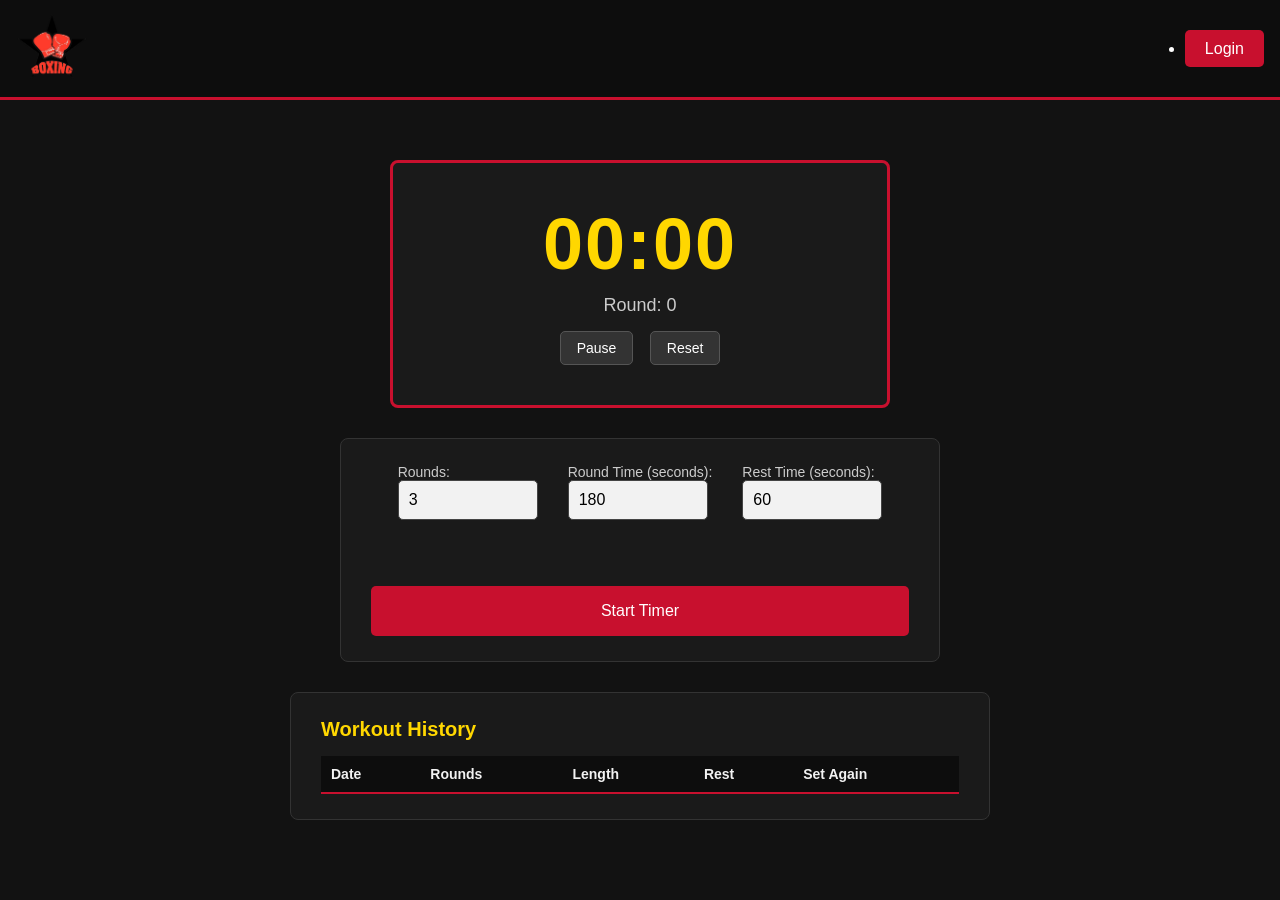
==== index.html @ 0e00bcee "Add files via upload" ====
<!DOCTYPE html>
<html lang="en">
<head>
    <meta charset="UTF-8">
    <meta name="viewport" content="width=device-width, initial-scale=1.0">
    <link rel="stylesheet" href="styles.css">
    <title>Boxing Timer</title>
</head>
<body>
    <!-- Navbar section-->
    <nav class = "navbar">
        <div class = "navbar__container">
            <div class = "logo_container">
                <img href="index.html" src="logo.png" alt="Logo" class = "navbar__logo">
            </div>

            <ul class = "navbar__right">
                <li class = "navbar__btn">
                    <a href="index.html" class = "button"><i class="fa-regular fa-user"></i> Login</a>
                </li>
            </ul>
        </div>
    </nav>

    <!--- Timer -->
    <div class="timer">
        <div class="timer_container">  
            <div id="timerDisplay">00:00</div>
            <div id="roundDisplay">Round: 0</div>
            <button id="pauseResumeBtn">Pause</button>
            <button id="resetBtn">Reset</button>
        </div>
    </div>

    <!-- timer input Section -->
    <div class="input">
        <div class="input__container">
            <form id="timerForm">
                <div class="input__group">
                    <label for="rounds">Rounds:</label>
                    <input type="number" id="rounds" name="rounds" min="1" value="3" required><br><br>
                </div>

                <div class="input__group">
                    <label for="roundTime">Round Time (seconds):</label>
                    <input type="number" id="roundTime" name="roundTime" min="1" value="180" required><br><br>
                </div>

                <div class="input__group">
                    <label for="restTime">Rest Time (seconds):</label>
                    <input type="number" id="restTime" name="restTime" min="1" value="60" required><br><br>
                </div>

                <button type="submit">Start Timer</button>
            </form>
        </div>
    </div>

    <!-- Workout History Section -->
<div class="history">
    <div class="history__container">
        <h2 class="history__title">Workout History</h2>
        <table class="history__table">
            <thead>
                <tr>
                    <th>Date</th>
                    <th>Rounds</th>
                    <th>Length</th>
                    <th>Rest</th>
                    <th>Set Again</th>
                </tr>
            </thead>
            <tbody id="historyBody">
                <!-- rows get inserted here by JS -->
            </tbody>
        </table>
    </div>
</div>

    <script src="script.js"></script>

</body>
</html>
---- styles.css ----
* {
    margin: 0;
    padding: 0;
    box-sizing: border-box;
}

body {
    background-color: #121212;
    font-family: Arial, sans-serif;
    color: #f2f2f2;
}

.navbar {
    background-color: #0d0d0d;
    color: #fff;
    padding: 1rem;
    height: 100px;
    display: flex;
    top: 0;
    width: 100%;
    border-bottom: 3px solid #c8102e;
}

.navbar__container {
    display: flex;
    align-items: center;
    justify-content: space-between;
    width: 100%;
}

.navbar__logo {
    height: 100%;
    max-height: 70px;
    width: auto;
    object-fit: contain;
}

.button {
    background-color: #c8102e;
    color: white;
    padding: 10px 20px;
    border: none;
    cursor: pointer;
    font-size: 16px;
    font-family: Arial, sans-serif;
    border-radius: 5px;
    text-decoration: none;
    transition: background-color 0.2s ease;
}

.button:hover {
    background-color: #e0173a;
}

/* Timer display box */
.timer {
    background-color: #1a1a1a;
    border: 3px solid #c8102e;
    border-radius: 8px;
    padding: 40px;
    margin: 60px auto 20px;
    width: 500px;
    text-align: center;
}

#timerDisplay {
    font-size: 72px;
    font-weight: bold;
    color: #ffd700;
    letter-spacing: 2px;
}

#roundDisplay {
    font-size: 18px;
    color: #ccc;
    margin-top: 10px;
}

#pauseResumeBtn,
#resetBtn {
    background-color: #333;
    color: #fff;
    border: 1px solid #555;
    padding: 8px 16px;
    margin: 15px 6px 0;
    border-radius: 5px;
    cursor: pointer;
    font-size: 14px;
}

#pauseResumeBtn:hover,
#resetBtn:hover {
    background-color: #c8102e;
    border-color: #c8102e;
}

/* Input / settings section */
.input {
    display: flex;
    justify-content: center;
    margin-top: 30px;
}

.input__container {
    background-color: #1a1a1a;
    padding: 25px 30px;
    border-radius: 8px;
    border: 1px solid #333;
    max-width: 600px;
}

.input__container form {
    display: flex;
    justify-content: center;
    gap: 30px;
    align-items: flex-end;
    flex-wrap: wrap;
}

.input__group {
    display: flex;
    flex-direction: column;
}

.input__container label {
    color: #ccc;
    font-size: 14px;
}

.input__container input {
    display: block;
    padding: 10px;
    font-size: 16px;
    border-radius: 5px;
    width: 140px;
    border: 1px solid #444;
    background-color: #f2f2f2;

}

.input__container input:focus {
    outline: none;
    border-color: #ffd700;
    box-shadow: 0 0 0 2px rgba(255, 215, 0, 0.3);
}

.input__container button[type="submit"] {
    background-color: #c8102e;
    color: white;
    padding: 10px 25px;
    border: none;
    cursor: pointer;
    font-size: 16px;
    border-radius: 5px;
    width: 100%;
    height: 50px;
}

.input__container button[type="submit"]:hover {
    background-color: #e0173a;
}

.history {
    display: flex;
    justify-content: center;
    margin: 30px 0 60px;
}

.history__container {
    background-color: #1a1a1a;
    padding: 25px 30px;
    border-radius: 8px;
    border: 1px solid #333;
    max-width: 700px;
    width: 100%;
}

.history__title {
    color: #ffd700;
    margin-bottom: 15px;
    font-size: 20px;
}

.history__table {
    width: 100%;
    border-collapse: collapse;
}

.history__table th {
    background-color: #0d0d0d;
    color: #f2f2f2;
    text-align: left;
    padding: 10px;
    border-bottom: 2px solid #c8102e;
    font-size: 14px;
}

.history__table td {
    padding: 10px;
    border-bottom: 1px solid #333;
    font-size: 14px;
    color: #ccc;
}

.history__table tr:hover td {
    background-color: #242424;
}

.history__table .set-again-btn {
    background-color: #c8102e;
    color: white;
    border: none;
    padding: 6px 14px;
    border-radius: 5px;
    cursor: pointer;
    font-size: 13px;
}

.history__table .set-again-btn:hover {
    background-color: #e0173a;
}
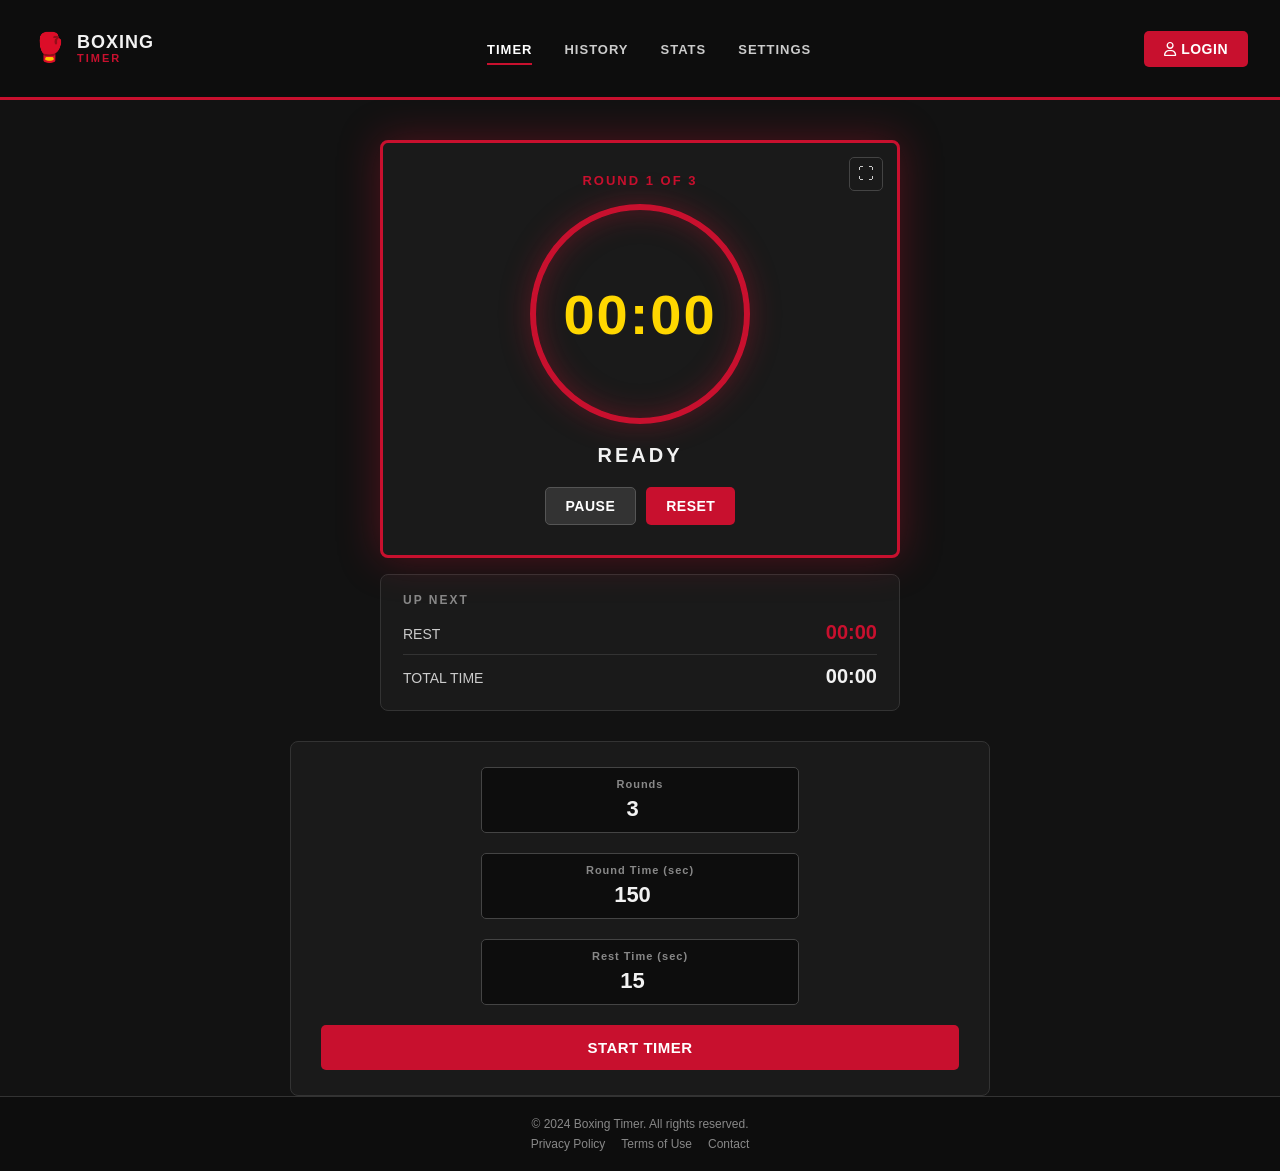
==== commit 1a31c506: "Add files via upload" ====
--- a/index.html
+++ b/index.html
@@ -1,83 +1,103 @@
-<!DOCTYPE html>
-<html lang="en">
-<head>
-    <meta charset="UTF-8">
-    <meta name="viewport" content="width=device-width, initial-scale=1.0">
-    <link rel="stylesheet" href="styles.css">
-    <title>Boxing Timer</title>
-</head>
-<body>
-    <!-- Navbar section-->
-    <nav class = "navbar">
-        <div class = "navbar__container">
-            <div class = "logo_container">
-                <img href="index.html" src="logo.png" alt="Logo" class = "navbar__logo">
-            </div>
-
-            <ul class = "navbar__right">
-                <li class = "navbar__btn">
-                    <a href="index.html" class = "button"><i class="fa-regular fa-user"></i> Login</a>
-                </li>
-            </ul>
-        </div>
-    </nav>
-
-    <!--- Timer -->
-    <div class="timer">
-        <div class="timer_container">  
-            <div id="timerDisplay">00:00</div>
-            <div id="roundDisplay">Round: 0</div>
-            <button id="pauseResumeBtn">Pause</button>
-            <button id="resetBtn">Reset</button>
-        </div>
-    </div>
-
-    <!-- timer input Section -->
-    <div class="input">
-        <div class="input__container">
-            <form id="timerForm">
-                <div class="input__group">
-                    <label for="rounds">Rounds:</label>
-                    <input type="number" id="rounds" name="rounds" min="1" value="3" required><br><br>
-                </div>
-
-                <div class="input__group">
-                    <label for="roundTime">Round Time (seconds):</label>
-                    <input type="number" id="roundTime" name="roundTime" min="1" value="180" required><br><br>
-                </div>
-
-                <div class="input__group">
-                    <label for="restTime">Rest Time (seconds):</label>
-                    <input type="number" id="restTime" name="restTime" min="1" value="60" required><br><br>
-                </div>
-
-                <button type="submit">Start Timer</button>
-            </form>
-        </div>
-    </div>
-
-    <!-- Workout History Section -->
-<div class="history">
-    <div class="history__container">
-        <h2 class="history__title">Workout History</h2>
-        <table class="history__table">
-            <thead>
-                <tr>
-                    <th>Date</th>
-                    <th>Rounds</th>
-                    <th>Length</th>
-                    <th>Rest</th>
-                    <th>Set Again</th>
-                </tr>
-            </thead>
-            <tbody id="historyBody">
-                <!-- rows get inserted here by JS -->
-            </tbody>
-        </table>
-    </div>
-</div>
-
-    <script src="script.js"></script>
-
-</body>
-</html>+<!DOCTYPE html>
+<html lang="en">
+<head>
+    <meta charset="UTF-8">
+    <meta name="viewport" content="width=device-width, initial-scale=1.0">
+    <link rel="stylesheet" href="styles.css">
+    <link rel="stylesheet" href="https://cdnjs.cloudflare.com/ajax/libs/font-awesome/6.5.1/css/all.min.css">
+    <title>Boxing Timer</title>
+</head>
+<body>
+    <!-- Navbar -->
+    <nav class="navbar">
+        <div class="navbar__container">
+            <a href="index.html" class="navbar__brand">
+                <span class="navbar__glove">🥊</span>
+                <span class="navbar__brandtext">
+                    <span class="navbar__title">BOXING</span>
+                    <span class="navbar__subtitle">TIMER</span>
+                </span>
+            </a>
+            <ul class="navbar__links">
+                <li><a href="index.html" class="navbar__link active">Timer</a></li>
+                <li><a href="history.html" class="navbar__link">History</a></li>
+                <li><a href="stats.html" class="navbar__link">Stats</a></li>
+                <li><a href="settings.html" class="navbar__link">Settings</a></li>
+            </ul>
+            <a href="login.html" class="button"><i class="fa-regular fa-user"></i> Login</a>
+        </div>
+    </nav>
+
+    <main>
+        <!-- Hero: boxer image + timer -->
+        <section class="hero">
+            <div class="hero__timer">
+                <div class="timer-card">
+                    <button type="button" id="fullscreenBtn" class="fullscreen-btn" aria-label="Enter fullscreen">⛶</button>
+                    <div class="timer-card__round">ROUND <span id="roundNum">1</span> OF <span id="totalRoundsLabel">3</span></div>
+                    <div class="timer-ring">
+                        <div id="timerDisplay">00:00</div>
+                    </div>
+                    <div class="timer-card__state" id="timerState">READY</div>
+                    <div class="timer-card__controls">
+                        <button id="pauseResumeBtn" class="btn btn--dark">Pause</button>
+                        <button id="resetBtn" class="btn btn--accent">Reset</button>
+                    </div>
+                </div>
+
+                <div class="upnext-card">
+                    <div class="upnext-card__label">UP NEXT</div>
+                    <div class="upnext-card__row">
+                        <span id="upNextLabel">REST</span>
+                        <span id="upNextTime">00:00</span>
+                    </div>
+                    <div class="upnext-card__divider"></div>
+                    <div class="upnext-card__row upnext-card__row--total">
+                        <span>TOTAL TIME</span>
+                        <span id="totalTimeDisplay">00:00</span>
+                    </div>
+                </div>
+            </div>
+        </section>
+
+        <!-- Timer setup form -->
+        <section class="setup">
+            <div class="setup__container">
+                <form id="timerForm" class="setup__form">
+                    <div class="setup__stats">
+                        <div class="stat-box">
+                            <label for="rounds">Rounds</label>
+                            <input type="number" id="rounds" name="rounds" min="1" value="3" required>
+                        </div>
+
+                        <div class="stat-box">
+                            <label for="roundTime">Round Time (sec)</label>
+                            <input type="number" id="roundTime" name="roundTime" min="1" value="180" required>
+                        </div>
+
+                        <div class="stat-box">
+                            <label for="restTime">Rest Time (sec)</label>
+                            <input type="number" id="restTime" name="restTime" min="1" value="60" required>
+                        </div>
+                    </div>
+
+                    <button type="submit" class="btn btn--full">Start Timer</button>
+                </form>
+            </div>
+        </section>
+    </main>
+
+    <footer class="site-footer">
+        <div>&copy; 2024 Boxing Timer. All rights reserved.</div>
+        <div class="site-footer__links">
+            <a href="#">Privacy Policy</a>
+            <a href="#">Terms of Use</a>
+            <a href="#">Contact</a>
+        </div>
+    </footer>
+
+    <button type="button" id="fullscreenExitBtn" class="fullscreen-exit-btn" aria-label="Exit fullscreen">✕ Exit Fullscreen</button>
+
+    <script src="script.js"></script>
+</body>
+</html>
--- a/styles.css
+++ b/styles.css
@@ -1,221 +1,1092 @@
-* {
-    margin: 0;
-    padding: 0;
-    box-sizing: border-box;
-}
-
-body {
-    background-color: #121212;
-    font-family: Arial, sans-serif;
-    color: #f2f2f2;
-}
-
-.navbar {
-    background-color: #0d0d0d;
-    color: #fff;
-    padding: 1rem;
-    height: 100px;
-    display: flex;
-    top: 0;
-    width: 100%;
-    border-bottom: 3px solid #c8102e;
-}
-
-.navbar__container {
-    display: flex;
-    align-items: center;
-    justify-content: space-between;
-    width: 100%;
-}
-
-.navbar__logo {
-    height: 100%;
-    max-height: 70px;
-    width: auto;
-    object-fit: contain;
-}
-
-.button {
-    background-color: #c8102e;
-    color: white;
-    padding: 10px 20px;
-    border: none;
-    cursor: pointer;
-    font-size: 16px;
-    font-family: Arial, sans-serif;
-    border-radius: 5px;
-    text-decoration: none;
-    transition: background-color 0.2s ease;
-}
-
-.button:hover {
-    background-color: #e0173a;
-}
-
-/* Timer display box */
-.timer {
-    background-color: #1a1a1a;
-    border: 3px solid #c8102e;
-    border-radius: 8px;
-    padding: 40px;
-    margin: 60px auto 20px;
-    width: 500px;
-    text-align: center;
-}
-
-#timerDisplay {
-    font-size: 72px;
-    font-weight: bold;
-    color: #ffd700;
-    letter-spacing: 2px;
-}
-
-#roundDisplay {
-    font-size: 18px;
-    color: #ccc;
-    margin-top: 10px;
-}
-
-#pauseResumeBtn,
-#resetBtn {
-    background-color: #333;
-    color: #fff;
-    border: 1px solid #555;
-    padding: 8px 16px;
-    margin: 15px 6px 0;
-    border-radius: 5px;
-    cursor: pointer;
-    font-size: 14px;
-}
-
-#pauseResumeBtn:hover,
-#resetBtn:hover {
-    background-color: #c8102e;
-    border-color: #c8102e;
-}
-
-/* Input / settings section */
-.input {
-    display: flex;
-    justify-content: center;
-    margin-top: 30px;
-}
-
-.input__container {
-    background-color: #1a1a1a;
-    padding: 25px 30px;
-    border-radius: 8px;
-    border: 1px solid #333;
-    max-width: 600px;
-}
-
-.input__container form {
-    display: flex;
-    justify-content: center;
-    gap: 30px;
-    align-items: flex-end;
-    flex-wrap: wrap;
-}
-
-.input__group {
-    display: flex;
-    flex-direction: column;
-}
-
-.input__container label {
-    color: #ccc;
-    font-size: 14px;
-}
-
-.input__container input {
-    display: block;
-    padding: 10px;
-    font-size: 16px;
-    border-radius: 5px;
-    width: 140px;
-    border: 1px solid #444;
-    background-color: #f2f2f2;
-
-}
-
-.input__container input:focus {
-    outline: none;
-    border-color: #ffd700;
-    box-shadow: 0 0 0 2px rgba(255, 215, 0, 0.3);
-}
-
-.input__container button[type="submit"] {
-    background-color: #c8102e;
-    color: white;
-    padding: 10px 25px;
-    border: none;
-    cursor: pointer;
-    font-size: 16px;
-    border-radius: 5px;
-    width: 100%;
-    height: 50px;
-}
-
-.input__container button[type="submit"]:hover {
-    background-color: #e0173a;
-}
-
-.history {
-    display: flex;
-    justify-content: center;
-    margin: 30px 0 60px;
-}
-
-.history__container {
-    background-color: #1a1a1a;
-    padding: 25px 30px;
-    border-radius: 8px;
-    border: 1px solid #333;
-    max-width: 700px;
-    width: 100%;
-}
-
-.history__title {
-    color: #ffd700;
-    margin-bottom: 15px;
-    font-size: 20px;
-}
-
-.history__table {
-    width: 100%;
-    border-collapse: collapse;
-}
-
-.history__table th {
-    background-color: #0d0d0d;
-    color: #f2f2f2;
-    text-align: left;
-    padding: 10px;
-    border-bottom: 2px solid #c8102e;
-    font-size: 14px;
-}
-
-.history__table td {
-    padding: 10px;
-    border-bottom: 1px solid #333;
-    font-size: 14px;
-    color: #ccc;
-}
-
-.history__table tr:hover td {
-    background-color: #242424;
-}
-
-.history__table .set-again-btn {
-    background-color: #c8102e;
-    color: white;
-    border: none;
-    padding: 6px 14px;
-    border-radius: 5px;
-    cursor: pointer;
-    font-size: 13px;
-}
-
-.history__table .set-again-btn:hover {
-    background-color: #e0173a;
-}+* {
+    margin: 0;
+    padding: 0;
+    box-sizing: border-box;
+}
+
+:root {
+    --bg: #121212;
+    --bg-card: #1a1a1a;
+    --bg-dark: #0d0d0d;
+    --bg-card-hover: #242424;
+    --border: #333;
+    --border-light: #444;
+    --text: #f2f2f2;
+    --text-muted: #ccc;
+    --text-dim: #888;
+    --accent: #c8102e;
+    --accent-hover: #e0173a;
+    --accent-glow: rgba(200, 16, 46, 0.35);
+    --gold: #ffd700;
+    --radius: 8px;
+    --radius-sm: 5px;
+}
+
+body[data-theme="red-glow"] {
+    --accent: #ff1744;
+    --accent-hover: #ff4569;
+    --accent-glow: rgba(255, 23, 68, 0.55);
+}
+
+body[data-theme="blue"] {
+    --accent: #1e6fd9;
+    --accent-hover: #3b82f6;
+    --accent-glow: rgba(30, 111, 217, 0.4);
+}
+
+body[data-theme="green"] {
+    --accent: #1caa55;
+    --accent-hover: #22c55e;
+    --accent-glow: rgba(28, 170, 85, 0.4);
+}
+
+html {
+    scroll-behavior: smooth;
+}
+
+body {
+    background-color: var(--bg);
+    font-family: Arial, sans-serif;
+    color: var(--text);
+    min-height: 100vh;
+    display: flex;
+    flex-direction: column;
+}
+
+a {
+    color: inherit;
+}
+
+main {
+    flex: 1;
+}
+
+/* ---------- Navbar ---------- */
+.navbar {
+    background-color: var(--bg-dark);
+    color: #fff;
+    padding: 0 2rem;
+    height: 100px;
+    display: flex;
+    top: 0;
+    width: 100%;
+    border-bottom: 3px solid var(--accent);
+    position: sticky;
+    z-index: 50;
+}
+
+.navbar__container {
+    display: flex;
+    align-items: center;
+    justify-content: space-between;
+    width: 100%;
+    gap: 1.5rem;
+}
+
+.navbar__brand {
+    display: flex;
+    align-items: center;
+    gap: 10px;
+    text-decoration: none;
+    color: var(--text);
+    flex-shrink: 0;
+}
+
+.navbar__glove {
+    font-size: 28px;
+    line-height: 1;
+}
+
+.navbar__brandtext {
+    display: flex;
+    flex-direction: column;
+    line-height: 1.1;
+}
+
+.navbar__title {
+    font-weight: 800;
+    font-size: 18px;
+    letter-spacing: 1px;
+}
+
+.navbar__subtitle {
+    font-size: 11px;
+    font-weight: 700;
+    letter-spacing: 2px;
+    color: var(--accent);
+}
+
+.navbar__links {
+    display: flex;
+    align-items: center;
+    gap: 2rem;
+    list-style: none;
+    flex: 1;
+    justify-content: center;
+}
+
+.navbar__link {
+    text-decoration: none;
+    color: var(--text-muted);
+    font-size: 13px;
+    font-weight: 700;
+    letter-spacing: 1px;
+    text-transform: uppercase;
+    padding-bottom: 6px;
+    border-bottom: 2px solid transparent;
+    transition: color 0.2s ease, border-color 0.2s ease;
+}
+
+.navbar__link:hover {
+    color: #fff;
+}
+
+.navbar__link.active {
+    color: #fff;
+    border-bottom-color: var(--accent);
+}
+
+/* ---------- Buttons ---------- */
+.button,
+.btn {
+    background-color: var(--accent);
+    color: white;
+    padding: 10px 20px;
+    border: none;
+    cursor: pointer;
+    font-size: 14px;
+    font-family: Arial, sans-serif;
+    font-weight: 700;
+    border-radius: var(--radius-sm);
+    text-decoration: none;
+    text-transform: uppercase;
+    letter-spacing: 0.5px;
+    transition: background-color 0.2s ease, box-shadow 0.2s ease, transform 0.1s ease;
+    display: inline-block;
+}
+
+.button:hover,
+.btn--accent:hover,
+.btn:not(.btn--dark):not(.btn--outline):hover {
+    background-color: var(--accent-hover);
+}
+
+.btn:active {
+    transform: translateY(1px);
+}
+
+.btn--dark {
+    background-color: #333;
+    border: 1px solid #555;
+}
+
+.btn--dark:hover {
+    background-color: var(--accent);
+    border-color: var(--accent);
+}
+
+.btn--outline {
+    background-color: transparent;
+    border: 1px solid var(--accent);
+    color: var(--accent);
+}
+
+.btn--outline:hover {
+    background-color: var(--accent);
+    color: #fff;
+}
+
+.btn--full {
+    width: 100%;
+    padding: 14px 20px;
+    font-size: 15px;
+}
+
+.btn--small {
+    padding: 6px 14px;
+    font-size: 12px;
+}
+
+/* ---------- Shared page shell ---------- */
+.page {
+    max-width: 1300px;
+    margin: 0 auto;
+    padding: 40px 24px 60px;
+}
+
+.page__header {
+    margin-bottom: 24px;
+}
+
+.page__eyebrow {
+    color: var(--accent);
+    font-weight: 800;
+    font-size: 13px;
+    letter-spacing: 2px;
+    text-transform: uppercase;
+}
+
+.page__title {
+    font-size: 26px;
+    margin-top: 4px;
+}
+
+.card {
+    background-color: var(--bg-card);
+    border: 1px solid var(--border);
+    border-radius: var(--radius);
+    padding: 25px 30px;
+}
+
+/* ================= TIMER / LANDING PAGE ================= */
+.hero {
+    display: flex;
+    justify-content: center;
+    max-width: 1300px;
+    margin: 40px auto 0;
+    padding: 0 24px;
+}
+
+.hero__timer {
+    display: flex;
+    flex-direction: column;
+    gap: 16px;
+    width: 100%;
+    max-width: 520px;
+}
+
+.timer-card {
+    background-color: var(--bg-card);
+    border: 3px solid var(--accent);
+    border-radius: var(--radius);
+    padding: 30px;
+    text-align: center;
+    flex: 1;
+    display: flex;
+    flex-direction: column;
+    justify-content: center;
+    box-shadow: 0 0 40px var(--accent-glow);
+    position: relative;
+}
+
+.fullscreen-btn {
+    position: absolute;
+    top: 14px;
+    right: 14px;
+    width: 34px;
+    height: 34px;
+    background: transparent;
+    border: 1px solid var(--border-light);
+    color: var(--text-muted);
+    border-radius: var(--radius-sm);
+    cursor: pointer;
+    font-size: 16px;
+    display: flex;
+    align-items: center;
+    justify-content: center;
+    transition: color 0.2s ease, border-color 0.2s ease;
+}
+
+.fullscreen-btn:hover {
+    color: #fff;
+    border-color: var(--accent);
+}
+
+.fullscreen-exit-btn {
+    display: none;
+    position: fixed;
+    top: 24px;
+    right: 24px;
+    z-index: 1000;
+    background-color: rgba(26,26,26,0.9);
+    border: 1px solid var(--border-light);
+    color: var(--text-muted);
+    padding: 8px 16px;
+    border-radius: var(--radius-sm);
+    cursor: pointer;
+    font-size: 13px;
+    font-weight: 700;
+}
+
+.fullscreen-exit-btn:hover {
+    color: #fff;
+    border-color: var(--accent);
+}
+
+/* Fullscreen focus mode — just the countdown, nothing else */
+body.is-fullscreen {
+    overflow: hidden;
+}
+
+body.is-fullscreen .navbar,
+body.is-fullscreen .setup,
+body.is-fullscreen .site-footer,
+body.is-fullscreen .upnext-card,
+body.is-fullscreen .timer-card__controls,
+body.is-fullscreen .fullscreen-btn {
+    display: none;
+}
+
+body.is-fullscreen .fullscreen-exit-btn {
+    display: block;
+}
+
+body.is-fullscreen .hero {
+    position: fixed;
+    inset: 0;
+    margin: 0;
+    padding: 0;
+    max-width: none;
+    background-color: var(--bg);
+    z-index: 999;
+}
+
+body.is-fullscreen .hero__timer {
+    max-width: none;
+    width: 100%;
+    height: 100%;
+    justify-content: center;
+}
+
+body.is-fullscreen .timer-card {
+    border: none;
+    box-shadow: none;
+    background: transparent;
+    height: 100%;
+    justify-content: center;
+}
+
+body.is-fullscreen .timer-ring {
+    width: min(55vw, 55vh);
+    height: min(55vw, 55vh);
+    margin: 0 auto;
+}
+
+body.is-fullscreen #timerDisplay {
+    font-size: min(13vw, 13vh);
+}
+
+body.is-fullscreen .timer-card__state {
+    font-size: clamp(20px, 3vw, 32px);
+    margin-top: 24px;
+}
+
+.timer-card__round {
+    color: var(--accent);
+    font-size: 13px;
+    font-weight: 800;
+    letter-spacing: 2px;
+}
+
+.timer-ring {
+    width: 220px;
+    height: 220px;
+    border: 6px solid var(--accent);
+    border-radius: 50%;
+    margin: 16px auto;
+    display: flex;
+    align-items: center;
+    justify-content: center;
+    box-shadow: 0 0 30px var(--accent-glow) inset, 0 0 30px var(--accent-glow);
+}
+
+#timerDisplay {
+    font-size: 56px;
+    font-weight: bold;
+    color: var(--gold);
+    letter-spacing: 2px;
+}
+
+.timer-card__state {
+    font-size: 20px;
+    font-weight: 800;
+    letter-spacing: 3px;
+    margin-top: 4px;
+}
+
+.timer-card__state.is-rest {
+    color: var(--accent);
+}
+
+.timer-card__controls {
+    margin-top: 20px;
+    display: flex;
+    justify-content: center;
+    gap: 10px;
+}
+
+.upnext-card {
+    background-color: var(--bg-card);
+    border: 1px solid var(--border);
+    border-radius: var(--radius);
+    padding: 18px 22px;
+}
+
+.upnext-card__label {
+    font-size: 12px;
+    color: var(--text-dim);
+    letter-spacing: 2px;
+    font-weight: 700;
+    margin-bottom: 10px;
+}
+
+.upnext-card__row {
+    display: flex;
+    justify-content: space-between;
+    align-items: baseline;
+    font-size: 14px;
+    color: var(--text-muted);
+    padding: 4px 0;
+}
+
+.upnext-card__row span:last-child {
+    font-size: 20px;
+    font-weight: 700;
+    color: var(--accent);
+}
+
+.upnext-card__row--total span:last-child {
+    color: var(--text);
+}
+
+.upnext-card__divider {
+    border-top: 1px solid var(--border);
+    margin: 6px 0;
+}
+
+/* Setup / settings-lite form on landing page */
+.setup {
+    display: flex;
+    justify-content: center;
+    margin-top: 30px;
+    padding: 0 24px;
+}
+
+.setup__container {
+    background-color: var(--bg-card);
+    padding: 25px 30px;
+    border-radius: var(--radius);
+    border: 1px solid var(--border);
+    max-width: 700px;
+    width: 100%;
+}
+
+.setup__form {
+    display: flex;
+    flex-direction: column;
+    gap: 20px;
+}
+
+.setup__stats {
+    display: flex;
+    justify-content: center;
+    gap: 20px;
+    flex-wrap: wrap;
+}
+
+.stat-box {
+    background-color: var(--bg-dark);
+    border: 1px solid var(--border-light);
+    border-radius: var(--radius-sm);
+    padding: 10px 16px;
+    text-align: center;
+    min-width: 140px;
+}
+
+.stat-box label {
+    display: block;
+    font-size: 11px;
+    letter-spacing: 1px;
+    color: var(--text-dim);
+    font-weight: 700;
+    margin-bottom: 6px;
+}
+
+.stat-box input {
+    width: 100%;
+    background: transparent;
+    border: none;
+    color: var(--text);
+    font-size: 22px;
+    font-weight: 700;
+    text-align: center;
+}
+
+.stat-box input:focus {
+    outline: none;
+    color: var(--gold);
+}
+
+/* ================= HISTORY PAGE ================= */
+.history-layout {
+    display: grid;
+    grid-template-columns: 1.2fr 1fr;
+    gap: 24px;
+    align-items: start;
+}
+
+.history-list {
+    list-style: none;
+    display: flex;
+    flex-direction: column;
+    gap: 10px;
+    margin: 16px 0 20px;
+}
+
+.history-list__item {
+    display: flex;
+    justify-content: space-between;
+    align-items: center;
+    padding: 14px 16px;
+    border-radius: var(--radius-sm);
+    background-color: var(--bg-dark);
+    border: 1px solid var(--border);
+    cursor: pointer;
+    transition: background-color 0.15s ease, border-color 0.15s ease;
+}
+
+.history-list__item:hover {
+    background-color: var(--bg-card-hover);
+}
+
+.history-list__item.is-active {
+    background-color: var(--accent);
+    border-color: var(--accent);
+}
+
+.history-list__date {
+    font-weight: 700;
+}
+
+.history-list__meta {
+    color: var(--text-muted);
+    font-size: 13px;
+    margin-left: 10px;
+}
+
+.history-list__item.is-active .history-list__meta {
+    color: rgba(255,255,255,0.85);
+}
+
+.history-list__time {
+    font-weight: 700;
+    color: var(--gold);
+}
+
+.history-empty {
+    color: var(--text-dim);
+    font-size: 14px;
+    padding: 20px 0;
+    text-align: center;
+}
+
+.summary-grid {
+    display: grid;
+    grid-template-columns: repeat(2, 1fr);
+    gap: 14px;
+    margin: 16px 0 22px;
+}
+
+.summary-box {
+    background-color: var(--bg-dark);
+    border: 1px solid var(--border);
+    border-radius: var(--radius-sm);
+    padding: 14px 16px;
+}
+
+.summary-box__label {
+    font-size: 11px;
+    letter-spacing: 1px;
+    color: var(--text-dim);
+    font-weight: 700;
+    margin-bottom: 6px;
+}
+
+.summary-box__value {
+    font-size: 24px;
+    font-weight: 800;
+}
+
+.summary-box__value.is-accent {
+    color: var(--accent);
+}
+
+.chart {
+    display: flex;
+    align-items: flex-end;
+    justify-content: space-between;
+    gap: 10px;
+    height: 180px;
+    padding-top: 20px;
+    border-top: 1px solid var(--border);
+}
+
+.chart__bar-wrap {
+    display: flex;
+    flex-direction: column;
+    align-items: center;
+    gap: 8px;
+    flex: 1;
+    height: 100%;
+    justify-content: flex-end;
+}
+
+.chart__bar {
+    width: 60%;
+    background-color: var(--accent);
+    border-radius: 3px 3px 0 0;
+    min-height: 4px;
+    transition: height 0.4s ease;
+}
+
+.chart__label {
+    font-size: 11px;
+    color: var(--text-dim);
+}
+
+.history__table-wrap {
+    margin-top: 10px;
+}
+
+.history__table {
+    width: 100%;
+    border-collapse: collapse;
+}
+
+.history__table th {
+    background-color: var(--bg-dark);
+    color: var(--text);
+    text-align: left;
+    padding: 10px;
+    border-bottom: 2px solid var(--accent);
+    font-size: 13px;
+}
+
+.history__table td {
+    padding: 10px;
+    border-bottom: 1px solid var(--border);
+    font-size: 14px;
+    color: var(--text-muted);
+}
+
+.history__table tr:hover td {
+    background-color: var(--bg-card-hover);
+}
+
+.set-again-btn {
+    background-color: var(--accent);
+    color: white;
+    border: none;
+    padding: 6px 14px;
+    border-radius: var(--radius-sm);
+    cursor: pointer;
+    font-size: 12px;
+}
+
+.set-again-btn:hover {
+    background-color: var(--accent-hover);
+}
+
+/* ================= STATS PAGE ================= */
+.stats-grid {
+    display: grid;
+    grid-template-columns: repeat(4, 1fr);
+    gap: 16px;
+    margin-bottom: 24px;
+}
+
+.stats-grid .summary-box {
+    padding: 20px;
+}
+
+.stats-grid .summary-box__value {
+    font-size: 30px;
+}
+
+/* ================= SETTINGS PAGE ================= */
+.settings-layout {
+    display: grid;
+    grid-template-columns: 1fr 1fr;
+    gap: 24px;
+    align-items: start;
+}
+
+.settings-section-title {
+    color: var(--accent);
+    font-size: 15px;
+    font-weight: 800;
+    letter-spacing: 1px;
+    margin-bottom: 18px;
+}
+
+.settings-row {
+    display: flex;
+    justify-content: space-between;
+    align-items: center;
+    padding: 12px 0;
+    border-bottom: 1px solid var(--border);
+}
+
+.settings-row:last-of-type {
+    border-bottom: none;
+}
+
+.settings-row__label {
+    color: var(--text-muted);
+    font-size: 14px;
+}
+
+.stepper {
+    display: flex;
+    align-items: center;
+    gap: 10px;
+}
+
+.stepper__value {
+    background-color: var(--bg-dark);
+    border: 1px solid var(--border-light);
+    border-radius: var(--radius-sm);
+    padding: 6px 14px;
+    min-width: 48px;
+    text-align: center;
+    font-weight: 700;
+}
+
+.stepper__btn {
+    background-color: #333;
+    border: 1px solid #555;
+    color: var(--text);
+    width: 30px;
+    height: 30px;
+    border-radius: var(--radius-sm);
+    cursor: pointer;
+    font-size: 16px;
+    line-height: 1;
+}
+
+.stepper__btn:hover {
+    background-color: var(--accent);
+    border-color: var(--accent);
+}
+
+.theme-swatches {
+    display: flex;
+    gap: 14px;
+    margin-bottom: 26px;
+    flex-wrap: wrap;
+}
+
+.theme-swatch {
+    background: transparent;
+    border: 2px solid var(--border);
+    border-radius: var(--radius-sm);
+    padding: 14px 10px 10px;
+    width: 82px;
+    display: flex;
+    flex-direction: column;
+    align-items: center;
+    gap: 8px;
+    cursor: pointer;
+    color: var(--text-muted);
+    font-size: 10px;
+    letter-spacing: 0.5px;
+    font-weight: 700;
+    position: relative;
+}
+
+.theme-swatch.is-selected {
+    border-color: var(--accent);
+    color: var(--text);
+}
+
+.theme-swatch__dot {
+    width: 26px;
+    height: 26px;
+    border-radius: 50%;
+    border: 2px solid rgba(255,255,255,0.15);
+}
+
+.theme-swatch__check {
+    position: absolute;
+    top: 6px;
+    right: 6px;
+    width: 14px;
+    height: 14px;
+    border-radius: 50%;
+    background: var(--accent);
+    color: #fff;
+    font-size: 9px;
+    display: none;
+    align-items: center;
+    justify-content: center;
+}
+
+.theme-swatch.is-selected .theme-swatch__check {
+    display: flex;
+}
+
+.toggle {
+    position: relative;
+    display: inline-block;
+    width: 42px;
+    height: 24px;
+    flex-shrink: 0;
+}
+
+.toggle input {
+    opacity: 0;
+    width: 0;
+    height: 0;
+}
+
+.toggle__slider {
+    position: absolute;
+    inset: 0;
+    background-color: #444;
+    border-radius: 24px;
+    cursor: pointer;
+    transition: background-color 0.2s ease;
+}
+
+.toggle__slider::before {
+    content: "";
+    position: absolute;
+    width: 18px;
+    height: 18px;
+    left: 3px;
+    top: 3px;
+    background-color: #fff;
+    border-radius: 50%;
+    transition: transform 0.2s ease;
+}
+
+.toggle input:checked + .toggle__slider {
+    background-color: var(--accent);
+}
+
+.toggle input:checked + .toggle__slider::before {
+    transform: translateX(18px);
+}
+
+.select {
+    background-color: var(--bg-dark);
+    color: var(--text);
+    border: 1px solid var(--border-light);
+    border-radius: var(--radius-sm);
+    padding: 8px 12px;
+    font-size: 13px;
+}
+
+.range {
+    width: 140px;
+    accent-color: var(--accent);
+}
+
+.range-row {
+    display: flex;
+    align-items: center;
+    gap: 10px;
+}
+
+.range-row__value {
+    font-size: 12px;
+    color: var(--text-dim);
+    min-width: 34px;
+}
+
+.feature-strip {
+    display: grid;
+    grid-template-columns: repeat(4, 1fr);
+    gap: 16px;
+    margin-top: 24px;
+}
+
+.feature-card {
+    background-color: var(--bg-card);
+    border: 1px solid var(--border);
+    border-radius: var(--radius);
+    padding: 20px;
+    text-align: center;
+}
+
+.feature-card__icon {
+    font-size: 22px;
+    margin-bottom: 10px;
+}
+
+.feature-card__title {
+    font-size: 13px;
+    font-weight: 800;
+    letter-spacing: 0.5px;
+    margin-bottom: 4px;
+}
+
+.feature-card__desc {
+    font-size: 12px;
+    color: var(--text-dim);
+}
+
+.settings-save {
+    margin-top: 22px;
+}
+
+/* ================= LOGIN / REGISTER PAGE ================= */
+.auth {
+    min-height: calc(100vh - 100px);
+    display: flex;
+    align-items: center;
+    justify-content: center;
+    padding: 60px 24px;
+    background-image:
+        radial-gradient(circle at 15% 30%, rgba(30,90,200,0.25), transparent 45%),
+        radial-gradient(circle at 85% 70%, rgba(200,16,46,0.3), transparent 45%),
+        linear-gradient(rgba(5,5,8,0.85), rgba(5,5,8,0.9)),
+        url('images/login-bg.jpg');
+    background-size: cover;
+    background-position: center;
+    background-color: #050508;
+}
+
+.auth__grid {
+    display: grid;
+    grid-template-columns: 1fr 1fr;
+    max-width: 900px;
+    width: 100%;
+    background-color: rgba(26,26,26,0.9);
+    border: 1px solid var(--border);
+    border-radius: var(--radius);
+    overflow: hidden;
+}
+
+.auth__panel {
+    padding: 40px;
+}
+
+.auth__panel + .auth__panel {
+    border-left: 1px solid var(--border);
+}
+
+.auth__title {
+    font-size: 22px;
+    margin-bottom: 4px;
+}
+
+.auth__subtitle {
+    color: var(--text-dim);
+    font-size: 13px;
+    margin-bottom: 24px;
+}
+
+.field {
+    margin-bottom: 16px;
+}
+
+.field label {
+    display: block;
+    font-size: 13px;
+    color: var(--text-muted);
+    margin-bottom: 6px;
+}
+
+.field input {
+    width: 100%;
+    padding: 10px 12px;
+    font-size: 14px;
+    border-radius: var(--radius-sm);
+    border: 1px solid var(--border-light);
+    background-color: #0f0f0f;
+    color: var(--text);
+}
+
+.field input:focus {
+    outline: none;
+    border-color: var(--gold);
+    box-shadow: 0 0 0 2px rgba(255, 215, 0, 0.25);
+}
+
+.field__forgot {
+    text-align: right;
+    margin-top: -8px;
+    margin-bottom: 16px;
+}
+
+.field__forgot a {
+    font-size: 12px;
+    color: var(--accent);
+    text-decoration: none;
+}
+
+.auth__or {
+    text-align: center;
+    color: var(--text-dim);
+    font-size: 12px;
+    margin: 18px 0 12px;
+}
+
+.auth__social {
+    display: flex;
+    gap: 10px;
+    justify-content: center;
+}
+
+.social-btn {
+    width: 42px;
+    height: 42px;
+    border-radius: var(--radius-sm);
+    border: 1px solid var(--border-light);
+    background-color: #fff;
+    display: flex;
+    align-items: center;
+    justify-content: center;
+    cursor: pointer;
+    font-weight: 700;
+}
+
+/* ---------- Footer ---------- */
+.site-footer {
+    border-top: 1px solid var(--border);
+    background-color: var(--bg-dark);
+    padding: 20px 24px;
+    text-align: center;
+    color: var(--text-dim);
+    font-size: 12px;
+}
+
+.site-footer__links {
+    margin-top: 6px;
+    display: flex;
+    gap: 16px;
+    justify-content: center;
+}
+
+.site-footer__links a {
+    color: var(--text-dim);
+    text-decoration: none;
+}
+
+.site-footer__links a:hover {
+    color: var(--text);
+}
+
+/* ---------- Responsive ---------- */
+@media (max-width: 900px) {
+    .navbar__links {
+        display: none;
+    }
+
+    .history-layout,
+    .settings-layout,
+    .auth__grid {
+        grid-template-columns: 1fr;
+    }
+
+    .stats-grid,
+    .feature-strip {
+        grid-template-columns: repeat(2, 1fr);
+    }
+
+    .auth__panel + .auth__panel {
+        border-left: none;
+        border-top: 1px solid var(--border);
+    }
+}
